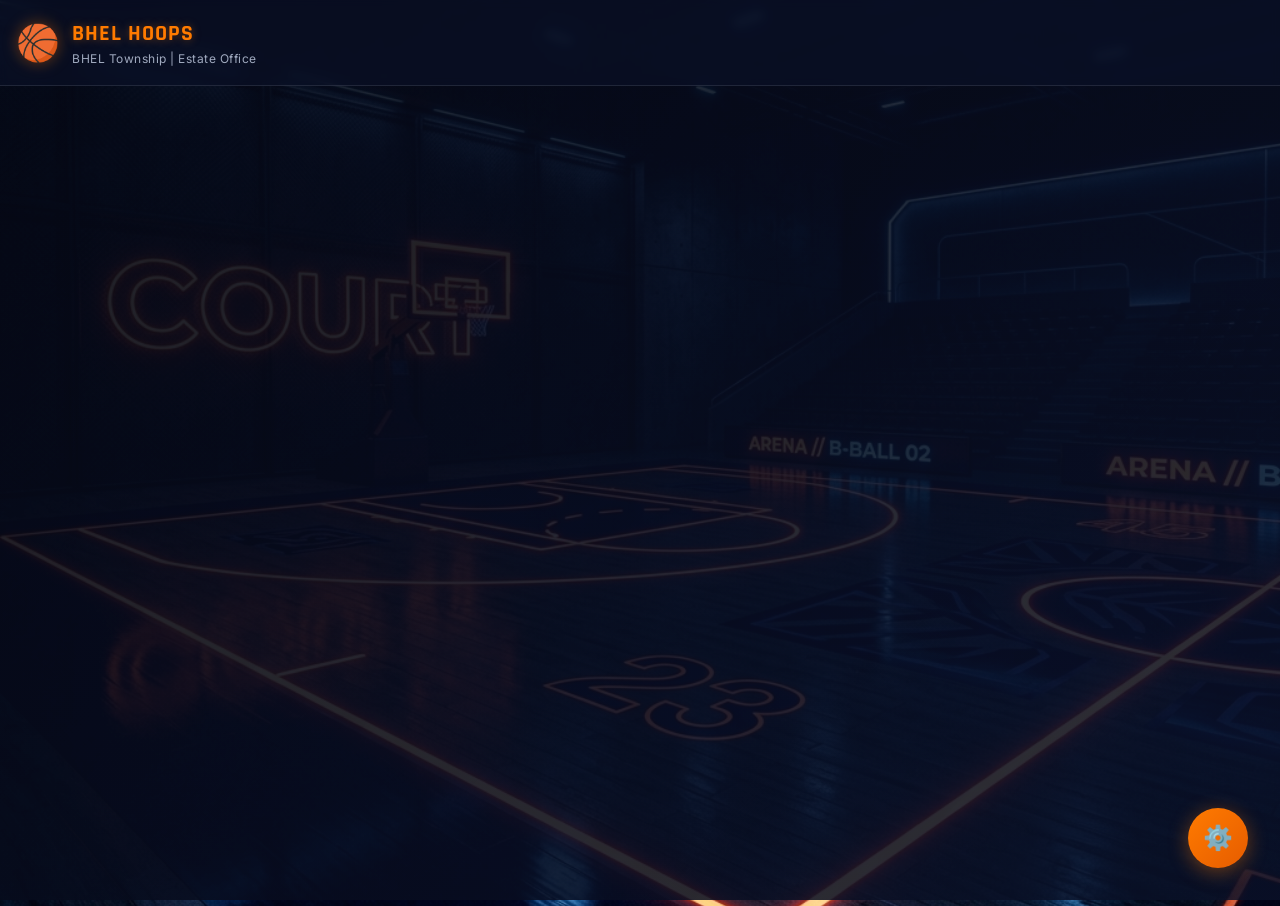
==== index.html @ a4a13823 "feat: implement admin functionality for managing teams, fixtures, and food menu" ====
<!DOCTYPE html>
<html lang="en">
<head>
    <meta charset="UTF-8">
    <meta name="viewport" content="width=device-width, initial-scale=1.0, maximum-scale=1.0, user-scalable=no">
    <title>Inter Unit Basketball Tournament 2026</title>
    
    <!-- PWA Manifest -->
    <link rel="manifest" href="manifest.json">
    <meta name="theme-color" content="#E87722">
    
    <!-- Fonts -->
    <link rel="preconnect" href="https://fonts.googleapis.com">
    <link rel="preconnect" href="https://fonts.gstatic.com" crossorigin>
    <link href="https://fonts.googleapis.com/css2?family=Inter:wght@400;500;600&family=Rajdhani:wght@500;600;700&display=swap" rel="stylesheet">
    
    <!-- Styles -->
    <link rel="stylesheet" href="style.css">
</head>
<body>
    <!-- Urgent Notice Banner -->
    <div id="urgent-notice-banner" class="hidden">
        <span class="icon">🚨</span>
        <span id="urgent-notice-text"></span>
        <button id="close-notice-btn">&times;</button>
    </div>

    <!-- App Header -->
    <header class="app-header">
        <div class="logo-area">
            <span class="icon">🏀</span>
            <div class="brand-text">
                <h1>BHEL Hoops</h1>
                <p>BHEL Township | Estate Office</p>
            </div>
        </div>
    </header>

    <!-- Main Content Area -->
    <main id="app-content">
        <!-- Loader -->
        <div id="loader" class="hidden">
            <div class="spinner"></div>
            <p>Loading...</p>
        </div>

        <!-- SCREEN: Home -->
        <section id="screen-home" class="screen active fade-in">
            <div class="hero">
                <div class="hero-image"></div>
                <h2>Inter Unit Basketball Tournament 2026</h2>
                <div class="countdown">
                    <p>Starts In:</p>
                    <div id="timer-display" class="timer">10d 15h 22m</div>
                </div>
            </div>
            
            <div class="nav-tiles">
                <button class="tile" data-target="schedule">
                    <span class="tile-icon">📅</span>
                    <span class="tile-label">Schedule</span>
                </button>
                <button class="tile" data-target="live">
                    <span class="tile-icon">🔴</span>
                    <span class="tile-label">Live Match</span>
                </button>
                <button class="tile" data-target="standings">
                    <span class="tile-icon">🏆</span>
                    <span class="tile-label">Standings</span>
                </button>
                <button class="tile" data-target="food">
                    <span class="tile-icon">🍽️</span>
                    <span class="tile-label">Food Menu</span>
                </button>
                <button class="tile" data-target="room">
                    <span class="tile-icon">🛏️</span>
                    <span class="tile-label">Room Info</span>
                </button>
                <button class="tile" data-target="notices">
                    <span class="tile-icon">📢</span>
                    <span class="tile-label">Notices</span>
                </button>
                <button class="tile" data-target="request">
                    <span class="tile-icon">✋</span>
                    <span class="tile-label">Raise Request</span>
                </button>
            </div>
        </section>

        <!-- SCREEN: Schedule -->
        <section id="screen-schedule" class="screen hidden">
            <div class="screen-header">
                <button class="back-btn" data-target="home">← Back</button>
                <h2>Tournament Schedule</h2>
            </div>
            <div class="tabs">
                <button class="tab-btn active" data-day="1">Day 1</button>
                <button class="tab-btn" data-day="2">Day 2</button>
                <button class="tab-btn" data-day="3">Day 3</button>
                <button class="tab-btn" data-day="4">Day 4</button>
                <button class="tab-btn" data-day="5">Day 5</button>
            </div>
            <div id="fixtures-container" class="card-list">
                <!-- Populated by JS -->
            </div>
        </section>

        <!-- SCREEN: Live Match -->
        <section id="screen-live" class="screen hidden">
            <div class="screen-header">
                <button class="back-btn" data-target="home">← Back</button>
                <h2><span class="pulse-dot">🔴</span> Live Match</h2>
            </div>
            <div id="live-match-container" class="live-scoreboard">
                <!-- Populated by JS -->
            </div>
        </section>

        <!-- SCREEN: Standings -->
        <section id="screen-standings" class="screen hidden">
            <div class="screen-header">
                <button class="back-btn" data-target="home">← Back</button>
                <h2>Points Table</h2>
            </div>
            <div class="table-container">
                <table id="standings-table">
                    <thead>
                        <tr>
                            <th>Team</th>
                            <th>P</th>
                            <th>W</th>
                            <th>L</th>
                            <th>Pts</th>
                        </tr>
                    </thead>
                    <tbody id="standings-body">
                        <!-- Populated by JS -->
                    </tbody>
                </table>
            </div>
            <p class="table-note">* Top 2 teams qualify for Semi-Finals</p>
        </section>

        <!-- SCREEN: Food Menu -->
        <section id="screen-food" class="screen hidden">
            <div class="screen-header">
                <button class="back-btn" data-target="home">← Back</button>
                <h2>Today's Menu</h2>
            </div>
            <div id="food-container" class="card-list">
                <!-- Populated by JS -->
            </div>
        </section>

        <!-- SCREEN: Room Info -->
        <section id="screen-room" class="screen hidden">
            <div class="screen-header">
                <button class="back-btn" data-target="home">← Back</button>
                <h2>Room Information</h2>
            </div>
            <div class="form-container">
                <label for="room-team-select">Select Your Team</label>
                <select id="room-team-select">
                    <option value="">-- Choose Team --</option>
                    <!-- Populated by JS -->
                </select>
                <button id="get-room-btn" class="btn primary">Get Info</button>
            </div>
            <div id="room-info-container" class="hidden result-card">
                <!-- Populated by JS -->
            </div>
        </section>

        <!-- SCREEN: Notices -->
        <section id="screen-notices" class="screen hidden">
            <div class="screen-header">
                <button class="back-btn" data-target="home">← Back</button>
                <h2>Announcements</h2>
            </div>
            <div id="notices-container" class="card-list">
                <!-- Populated by JS -->
            </div>
        </section>

        <!-- SCREEN: Raise Request -->
        <section id="screen-request" class="screen hidden">
            <div class="screen-header">
                <button class="back-btn" data-target="home">← Back</button>
                <h2>Raise Request</h2>
            </div>
            <div class="form-container">
                <form id="demand-form">
                    <div class="form-group">
                        <label for="demand-team">Team Name</label>
                        <select id="demand-team" required>
                            <option value="">-- Choose Team --</option>
                            <!-- Populated by JS -->
                        </select>
                    </div>
                    <div class="form-group">
                        <label for="demand-category">Category</label>
                        <select id="demand-category" required>
                            <option value="">-- Choose Category --</option>
                            <option value="Room">Room</option>
                            <option value="Food">Food</option>
                            <option value="Logistics">Logistics</option>
                            <option value="Other">Other</option>
                        </select>
                    </div>
                    <div class="form-group">
                        <label for="demand-desc">Description</label>
                        <textarea id="demand-desc" rows="4" required placeholder="Describe your requirement..."></textarea>
                    </div>
                    <button type="submit" class="btn primary">Submit Request</button>
                </form>
                <div id="demand-success" class="hidden alert success">Request submitted successfully!</div>
            </div>
        </section>

        <!-- SCREEN: Admin Dashboard -->
        <section id="screen-admin" class="screen hidden">
            <div class="screen-header">
                <button class="back-btn" data-target="home">← Exit Admin</button>
                <h2>⚙️ Admin Dashboard</h2>
            </div>
            <div class="admin-nav-tiles">
                <button class="tile" data-admin-target="admin-overview">Overview</button>
                <button class="tile" data-admin-target="admin-teams">Teams</button>
                <button class="tile" data-admin-target="admin-fixtures">Fixtures</button>
                <button class="tile" data-admin-target="admin-demands">Demands</button>
                <button class="tile" data-admin-target="admin-food">Food</button>
                <button class="tile" data-admin-target="admin-notices">Notices</button>
            </div>
            <div id="admin-content-area" class="admin-content mt-2">
                <!-- Admin sub-screens will go here -->
                <div id="admin-overview" class="admin-sub-screen active">
                    <h3>Overview</h3>
                    <div class="stats-grid" id="admin-stats-grid">
                        <!-- Populated by JS -->
                    </div>
                </div>
                <div id="admin-teams" class="admin-sub-screen hidden">
                    <h3>Team & Room Entry</h3>
                    <form id="admin-team-form" class="admin-form-grid">
                        <input type="hidden" id="admin-team-id">
                        <div class="form-group">
                            <label for="admin-team-name">Team Name</label>
                            <input type="text" id="admin-team-name" required>
                        </div>
                        <div class="form-group">
                            <label for="admin-unit-name">Unit Name</label>
                            <input type="text" id="admin-unit-name">
                        </div>
                        <div class="form-group">
                            <label for="admin-captain-name">Captain Name</label>
                            <input type="text" id="admin-captain-name">
                        </div>
                        <div class="form-group">
                            <label for="admin-manager-name">Manager Name</label>
                            <input type="text" id="admin-manager-name">
                        </div>
                        <div class="form-group">
                            <label for="admin-room-allotted">Room Allotted</label>
                            <input type="text" id="admin-room-allotted">
                        </div>
                        <div class="form-group">
                            <label for="admin-contact-number">Contact Number</label>
                            <input type="tel" id="admin-contact-number">
                        </div>
                        <button type="submit" class="btn primary">Save Team</button>
                    </form>
                </div>
                <div id="admin-fixtures" class="admin-sub-screen hidden">
                    <h3>Manage Fixtures</h3>
                    <form id="admin-fixture-form" class="admin-form-grid">
                        <div class="form-group">
                            <label for="admin-fixture-select">Existing Match</label>
                            <select id="admin-fixture-select">
                                <option value="">New Match</option>
                            </select>
                        </div>
                        <div class="form-group">
                            <label for="admin-match-id">Match ID</label>
                            <input type="text" id="admin-match-id" placeholder="Auto if blank">
                        </div>
                        <div class="form-group">
                            <label for="admin-match-date">Date</label>
                            <input type="date" id="admin-match-date" required>
                        </div>
                        <div class="form-group">
                            <label for="admin-match-time">Time</label>
                            <input type="time" id="admin-match-time" required>
                        </div>
                        <div class="form-group">
                            <label for="admin-team1">Team 1</label>
                            <select id="admin-team1" required></select>
                        </div>
                        <div class="form-group">
                            <label for="admin-team2">Team 2</label>
                            <select id="admin-team2" required></select>
                        </div>
                        <div class="form-group">
                            <label for="admin-venue">Venue</label>
                            <input type="text" id="admin-venue" required>
                        </div>
                        <div class="form-group">
                            <label for="admin-match-status">Status</label>
                            <select id="admin-match-status">
                                <option value="Scheduled">Scheduled</option>
                                <option value="Live">Live</option>
                                <option value="Completed">Completed</option>
                                <option value="Postponed">Postponed</option>
                            </select>
                        </div>
                        <div class="form-group">
                            <label for="admin-team1-score">Team 1 Score</label>
                            <input type="number" id="admin-team1-score" min="0" value="0">
                        </div>
                        <div class="form-group">
                            <label for="admin-team2-score">Team 2 Score</label>
                            <input type="number" id="admin-team2-score" min="0" value="0">
                        </div>
                        <div class="form-group">
                            <label for="admin-winner">Winner</label>
                            <select id="admin-winner">
                                <option value="">Auto / None</option>
                            </select>
                        </div>
                        <button type="submit" class="btn primary">Save Fixture</button>
                    </form>
                </div>
                <div id="admin-demands" class="admin-sub-screen hidden">
                    <h3>Pending Demands</h3>
                    <div id="admin-demands-list"></div>
                </div>
                <div id="admin-food" class="admin-sub-screen hidden">
                    <h3>Food Menu Entry</h3>
                    <form id="admin-food-form" class="admin-form-grid">
                        <div class="form-group">
                            <label for="admin-food-date">Date</label>
                            <input type="date" id="admin-food-date" required>
                        </div>
                        <div class="form-group">
                            <label for="admin-meal-type">Meal</label>
                            <select id="admin-meal-type" required>
                                <option value="Breakfast">Breakfast</option>
                                <option value="Lunch">Lunch</option>
                                <option value="Dinner">Dinner</option>
                                <option value="Snacks">Snacks</option>
                            </select>
                        </div>
                        <div class="form-group">
                            <label for="admin-food-timing">Timing</label>
                            <input type="text" id="admin-food-timing" placeholder="7:30 - 9:00 AM">
                        </div>
                        <div class="form-group full-width">
                            <label for="admin-menu-items">Menu Items</label>
                            <textarea id="admin-menu-items" rows="3" required></textarea>
                        </div>
                        <button type="submit" class="btn primary">Save Menu</button>
                    </form>
                </div>
                <div id="admin-notices" class="admin-sub-screen hidden">
                    <h3>Post Notice</h3>
                    <form id="admin-notice-form" class="admin-form-grid">
                        <div class="form-group">
                            <label for="notice-title">Title</label>
                            <input type="text" id="notice-title" required>
                        </div>
                        <div class="form-group">
                            <label for="notice-priority">Priority</label>
                            <select id="notice-priority">
                                <option value="Normal">Normal</option>
                                <option value="Urgent">Urgent</option>
                            </select>
                        </div>
                        <div class="form-group full-width">
                            <label for="notice-msg">Message</label>
                            <textarea id="notice-msg" rows="3" required></textarea>
                        </div>
                        <button type="submit" class="btn primary">Post</button>
                    </form>
                </div>
            </div>
        </section>

    </main>

    <!-- Admin Floating Button -->
    <button id="admin-fab" class="fab">⚙️</button>

    <!-- Admin PIN Modal -->
    <div id="pin-modal" class="modal hidden">
        <div class="modal-content">
            <h3>Admin Access</h3>
            <p>Enter PIN to access dashboard</p>
            <input type="password" id="admin-pin-input" placeholder="PIN" maxlength="4">
            <div class="modal-actions">
                <button id="pin-cancel" class="btn secondary">Cancel</button>
                <button id="pin-submit" class="btn primary">Unlock</button>
            </div>
            <p id="pin-error" class="hidden error-text">Invalid PIN</p>
        </div>
    </div>

    <!-- Scripts -->
    <script src="config.js"></script>
    <script src="app.js"></script>
</body>
</html>
---- style.css ----
/* Premium Dark Mode & Glassmorphism Design System */
:root {
    --primary: #FF7B00;      /* Vibrant Basketball Orange */
    --primary-glow: rgba(255, 123, 0, 0.4);
    --secondary: #0A1128;    /* Deep Navy Background */
    --bg-dark: #050814;
    --text-main: #FFFFFF;
    --text-light: #A0AABF;
    --danger: #FF3B30;
    --success: #34C759;
    
    /* Glassmorphism Variables */
    --glass-bg: rgba(255, 255, 255, 0.05);
    --glass-border: rgba(255, 255, 255, 0.1);
    --glass-shadow: 0 8px 32px 0 rgba(0, 0, 0, 0.37);
    --glass-blur: blur(4px);
    
    --font-heading: 'Rajdhani', sans-serif;
    --font-body: 'Inter', sans-serif;
}

* {
    box-sizing: border-box;
    margin: 0;
    padding: 0;
}

body {
    font-family: var(--font-body);
    background-color: var(--bg-dark);
    color: var(--text-main);
    line-height: 1.5;
    -webkit-font-smoothing: antialiased;
    background-image: url('images/basketball-court-bg.png');
    background-size: cover;
    background-position: center;
    background-attachment: scroll;
    min-height: 100vh;
}

/* Base App Overlay to darken the background image */
body::before {
    content: '';
    position: fixed;
    top: 0; left: 0; width: 100%; height: 100%;
    background: linear-gradient(135deg, rgba(5,8,20,0.9) 0%, rgba(10,17,40,0.85) 100%);
    z-index: -1;
}

/* Utilities */
.hidden { display: none !important; }
.text-small { font-size: 0.85rem; color: var(--text-light); }
.mt-2 { margin-top: 1rem; }

/* Animations */
.fade-in { animation: fadeIn 0.4s cubic-bezier(0.16, 1, 0.3, 1) forwards; }
@keyframes fadeIn {
    from { opacity: 0; transform: translateY(20px); }
    to { opacity: 1; transform: translateY(0); }
}

.screen.fade-in {
    animation: screenFadeIn 0.4s cubic-bezier(0.16, 1, 0.3, 1) forwards;
    transform: none;
}
@keyframes screenFadeIn {
    from { opacity: 0; }
    to { opacity: 1; }
}

.pulse-dot {
    display: inline-block;
    animation: pulse 1.5s infinite;
    text-shadow: 0 0 10px var(--danger);
}
@keyframes pulse {
    0% { transform: scale(0.95); opacity: 0.7; }
    50% { transform: scale(1.2); opacity: 1; }
    100% { transform: scale(0.95); opacity: 0.7; }
}

/* Header */
.app-header {
    background: rgba(10, 17, 40, 0.6);
    backdrop-filter: var(--glass-blur);
    -webkit-backdrop-filter: var(--glass-blur);
    border-bottom: 1px solid var(--glass-border);
    padding: 1rem;
    position: sticky;
    top: 0;
    z-index: 100;
}
.logo-area {
    display: flex;
    align-items: center;
    gap: 0.75rem;
}
.logo-area .icon { font-size: 2.2rem; filter: drop-shadow(0 0 8px var(--primary-glow)); }
.brand-text h1 {
    font-family: var(--font-heading);
    font-size: 1.4rem;
    margin: 0;
    color: var(--primary);
    letter-spacing: 1px;
    text-transform: uppercase;
    text-shadow: 0 0 10px var(--primary-glow);
}
.brand-text p {
    font-size: 0.75rem;
    color: var(--text-light);
    letter-spacing: 0.5px;
}

/* Urgent Notice Banner */
#urgent-notice-banner {
    background: linear-gradient(90deg, #FF3B30, #C62828);
    color: white;
    padding: 0.6rem 1rem;
    display: flex;
    align-items: center;
    gap: 0.5rem;
    font-size: 0.9rem;
    font-weight: 600;
    box-shadow: 0 4px 15px rgba(255, 59, 48, 0.4);
}
#urgent-notice-banner #close-notice-btn {
    margin-left: auto;
    background: none;
    border: none;
    color: white;
    font-size: 1.4rem;
    cursor: pointer;
}

/* Main Layout */
#app-content {
    padding: 1.5rem;
    max-width: 1400px;
    width: 100%;
    margin: 0 auto;
    min-height: calc(100vh - 80px);
    position: relative;
    padding-bottom: 5rem;
}

/* Hero Section */
.hero {
    text-align: center;
    margin-bottom: 2rem;
    position: relative;
    padding: 1.5rem 0;
}
.hero-image {
    width: 120px;
    height: 120px;
    margin: 0 auto 1rem auto;
    border-radius: 50%;
    background-image: url('images/basketball-hero.png');
    background-size: cover;
    background-position: center;
    box-shadow: 0 0 30px var(--primary-glow);
    animation: float 4s ease-in-out infinite;
}
@keyframes float {
    0% { transform: translateY(0px); }
    50% { transform: translateY(-10px); }
    100% { transform: translateY(0px); }
}

.hero h2 {
    font-family: var(--font-heading);
    color: #FFF;
    margin-bottom: 1.2rem;
    font-size: 1.8rem;
    font-weight: 700;
    text-shadow: 0 2px 4px rgba(0,0,0,0.5);
}
.countdown {
    background: var(--glass-bg);
    backdrop-filter: var(--glass-blur);
    -webkit-backdrop-filter: var(--glass-blur);
    border: 1px solid var(--glass-border);
    padding: 1rem;
    border-radius: 16px;
    display: inline-block;
    box-shadow: var(--glass-shadow);
}
.timer {
    font-family: var(--font-heading);
    font-size: 2.2rem;
    font-weight: 700;
    color: var(--primary);
    text-shadow: 0 0 15px var(--primary-glow);
    letter-spacing: 1px;
}

/* Glassmorphic Nav Tiles */
.nav-tiles {
    display: grid;
    grid-template-columns: repeat(auto-fit, minmax(180px, 1fr));
    gap: 1.5rem;
}
.tile {
    background: var(--glass-bg);
    backdrop-filter: var(--glass-blur);
    -webkit-backdrop-filter: var(--glass-blur);
    border: 1px solid var(--glass-border);
    border-radius: 16px;
    padding: 1.8rem 1rem;
    display: flex;
    flex-direction: column;
    align-items: center;
    justify-content: center;
    gap: 0.8rem;
    cursor: pointer;
    transition: all 0.3s cubic-bezier(0.25, 0.8, 0.25, 1);
    box-shadow: var(--glass-shadow);
    color: var(--text-main);
}
.tile:hover {
    background: rgba(255, 255, 255, 0.1);
    border-color: rgba(255, 123, 0, 0.5);
    transform: translateY(-5px);
    box-shadow: 0 10px 20px rgba(0,0,0,0.5), 0 0 15px var(--primary-glow);
}
.tile:active { transform: scale(0.96); }
.tile-icon { font-size: 2.2rem; }
.tile-label { font-weight: 600; font-size: 1rem; letter-spacing: 0.5px; }

/* Screen Headers */
.screen-header {
    display: flex;
    align-items: center;
    margin-bottom: 1.5rem;
    gap: 1rem;
}
.screen-header h2 {
    font-family: var(--font-heading);
    font-size: 1.8rem;
    color: #FFF;
    text-shadow: 0 2px 4px rgba(0,0,0,0.5);
}
.back-btn {
    position: fixed;
    bottom: max(1rem, env(safe-area-inset-bottom));
    left: max(1rem, env(safe-area-inset-left));
    z-index: 1000;
    background: rgba(20, 25, 40, 0.8);
    backdrop-filter: blur(10px);
    -webkit-backdrop-filter: blur(10px);
    border: 1px solid var(--glass-border);
    color: #FFF;
    border-radius: 50px;
    padding: 0.8rem 1.5rem;
    font-weight: 600;
    font-size: 1rem;
    cursor: pointer;
    transition: all 0.3s cubic-bezier(0.25, 0.8, 0.25, 1);
    box-shadow: 0 8px 32px 0 rgba(0, 0, 0, 0.37);
}
.back-btn:hover {
    background: var(--primary);
    border-color: var(--primary);
    box-shadow: 0 0 15px var(--primary-glow);
    transform: translateY(-2px);
}

.screen.hidden .back-btn {
    display: none;
}

/* Glass Cards & Lists */
.card-list {
    display: grid;
    grid-template-columns: repeat(auto-fill, minmax(300px, 1fr));
    gap: 1.5rem;
}
.card {
    background: var(--glass-bg);
    backdrop-filter: var(--glass-blur);
    -webkit-backdrop-filter: var(--glass-blur);
    border: 1px solid var(--glass-border);
    border-radius: 16px;
    padding: 1.2rem;
    box-shadow: var(--glass-shadow);
    transition: transform 0.2s;
}
.card:hover { transform: translateY(-2px); border-color: rgba(255,255,255,0.2); }
.match-card { display: flex; flex-direction: column; gap: 0.8rem; }
.match-header { display: flex; justify-content: space-between; font-size: 0.85rem; color: var(--text-light); border-bottom: 1px solid rgba(255,255,255,0.05); padding-bottom: 0.5rem;}
.match-teams { display: flex; justify-content: space-between; align-items: center; font-weight: 600; font-size: 1.2rem; margin-top: 0.5rem;}
.match-score { 
    color: var(--primary); 
    font-size: 1.4rem; 
    font-family: var(--font-heading); 
    font-weight: 700; 
    background: rgba(0,0,0,0.3);
    padding: 0.3rem 0.8rem;
    border-radius: 8px;
    border: 1px solid rgba(255, 123, 0, 0.3);
}
.badge { padding: 0.3rem 0.6rem; border-radius: 6px; font-size: 0.75rem; font-weight: 700; letter-spacing: 0.5px; text-transform: uppercase;}
.badge.live { background: rgba(255, 59, 48, 0.2); color: #FF453A; border: 1px solid rgba(255, 59, 48, 0.4); }
.badge.completed { background: rgba(52, 199, 89, 0.2); color: #30D158; border: 1px solid rgba(52, 199, 89, 0.4); }
.badge.scheduled { background: rgba(10, 132, 255, 0.2); color: #64D2FF; border: 1px solid rgba(10, 132, 255, 0.4); }

/* Tabs */
.tabs {
    display: flex;
    gap: 0.5rem;
    overflow-x: auto;
    padding-bottom: 1rem;
    margin-bottom: 1rem;
}
.tabs::-webkit-scrollbar { display: none; }
.tab-btn {
    padding: 0.6rem 1.2rem;
    border: 1px solid var(--glass-border);
    border-radius: 20px;
    background: rgba(0,0,0,0.3);
    color: var(--text-light);
    font-weight: 600;
    cursor: pointer;
    white-space: nowrap;
    transition: all 0.3s;
}
.tab-btn.active {
    background: var(--primary);
    color: white;
    border-color: var(--primary);
    box-shadow: 0 0 15px var(--primary-glow);
}

/* Live Scoreboard */
.live-scoreboard {
    background: linear-gradient(135deg, rgba(20,20,25,0.8), rgba(10,10,15,0.9));
    backdrop-filter: blur(20px);
    border: 1px solid rgba(255, 123, 0, 0.3);
    border-radius: 20px;
    padding: 2.5rem 1rem;
    text-align: center;
    box-shadow: 0 10px 40px rgba(0,0,0,0.6), inset 0 0 30px rgba(255, 123, 0, 0.05);
}
.score-display {
    display: flex;
    justify-content: space-around;
    align-items: center;
    margin: 2rem 0;
}
.team-name { font-family: var(--font-heading); font-size: 1.6rem; flex: 1; text-transform: uppercase; letter-spacing: 1px; }
.score-number { 
    font-size: 4.5rem; 
    font-family: var(--font-heading); 
    font-weight: 700; 
    color: var(--primary); 
    padding: 0 1rem;
    text-shadow: 0 0 20px var(--primary-glow);
}

/* Glass Tables */
.table-container {
    overflow-x: auto;
    background: var(--glass-bg);
    backdrop-filter: var(--glass-blur);
    border: 1px solid var(--glass-border);
    border-radius: 16px;
    box-shadow: var(--glass-shadow);
}
table {
    width: 100%;
    border-collapse: collapse;
}
th, td {
    padding: 1rem;
    text-align: left;
    border-bottom: 1px solid rgba(255,255,255,0.05);
}
th { background: rgba(0,0,0,0.4); color: var(--primary); font-family: var(--font-heading); font-size: 1.1rem; text-transform: uppercase;}
tr:nth-child(1), tr:nth-child(2) { background-color: rgba(52, 199, 89, 0.1); }

/* Glass Forms */
.form-container {
    background: var(--glass-bg);
    backdrop-filter: var(--glass-blur);
    border: 1px solid var(--glass-border);
    padding: 1.5rem;
    border-radius: 16px;
    box-shadow: var(--glass-shadow);
}
.form-group { margin-bottom: 1.2rem; }
label { display: block; margin-bottom: 0.5rem; font-weight: 500; color: var(--text-light); }
input, select, textarea {
    width: 100%;
    padding: 0.8rem;
    background: rgba(0,0,0,0.3);
    border: 1px solid rgba(255,255,255,0.1);
    color: white;
    border-radius: 10px;
    font-family: var(--font-body);
    font-size: 1rem;
    transition: all 0.3s;
}
input:focus, select:focus, textarea:focus {
    outline: none;
    border-color: var(--primary);
    box-shadow: 0 0 10px var(--primary-glow);
    background: rgba(0,0,0,0.5);
}
select option { background: #0A1128; color: white; }

.btn {
    display: block;
    width: 100%;
    padding: 0.9rem;
    border: none;
    border-radius: 10px;
    font-size: 1.1rem;
    font-weight: 600;
    cursor: pointer;
    text-align: center;
    transition: all 0.3s;
    font-family: var(--font-heading);
    letter-spacing: 1px;
    text-transform: uppercase;
}
.btn.primary { 
    background: linear-gradient(135deg, #FF7B00, #E65C00); 
    color: white; 
    box-shadow: 0 4px 15px var(--primary-glow);
}
.btn.primary:hover { transform: translateY(-2px); box-shadow: 0 6px 20px var(--primary-glow); }
.btn.primary:active { transform: translateY(0); }
.btn.secondary { background: rgba(255,255,255,0.1); color: white; border: 1px solid rgba(255,255,255,0.2); }
.btn.secondary:hover { background: rgba(255,255,255,0.2); }

/* Alerts */
.alert { padding: 1rem; border-radius: 10px; margin-top: 1rem; font-weight: 500; }
.alert.success { background: rgba(52, 199, 89, 0.2); color: #30D158; border: 1px solid rgba(52, 199, 89, 0.4); }

/* Admin Floating Action Button */
.fab {
    position: fixed;
    bottom: 2rem;
    right: 2rem;
    width: 60px;
    height: 60px;
    border-radius: 50%;
    background: linear-gradient(135deg, #FF7B00, #E65C00);
    color: white;
    border: none;
    font-size: 1.5rem;
    box-shadow: 0 4px 20px var(--primary-glow);
    cursor: pointer;
    z-index: 1000;
    display: flex;
    align-items: center;
    justify-content: center;
    transition: transform 0.3s, box-shadow 0.3s;
}
.fab:hover { transform: scale(1.1) rotate(45deg); }

/* Modals */
.modal {
    position: fixed;
    top: 0; left: 0; width: 100%; height: 100%;
    background: rgba(0,0,0,0.8);
    backdrop-filter: blur(5px);
    display: flex;
    align-items: center;
    justify-content: center;
    z-index: 2000;
}
.modal-content {
    background: var(--bg-dark);
    border: 1px solid var(--glass-border);
    padding: 2.5rem;
    border-radius: 20px;
    width: 90%;
    max-width: 350px;
    box-shadow: 0 20px 50px rgba(0,0,0,0.8);
    text-align: center;
}
.modal-content h3 { margin-bottom: 0.5rem; color: white; font-family: var(--font-heading); font-size: 1.8rem;}
.modal-content p { margin-bottom: 1.5rem; color: var(--text-light); }
.modal-actions {
    display: flex;
    gap: 1rem;
    margin-top: 1.5rem;
}
.error-text { color: #FF453A; font-size: 0.9rem; margin-top: 1rem; font-weight: 500;}

/* Admin Dashboard Specific */
.admin-nav-tiles {
    display: flex;
    gap: 0.5rem;
    overflow-x: auto;
    padding-bottom: 0.5rem;
}
.admin-nav-tiles .tile {
    padding: 0.6rem 1rem;
    border-radius: 10px;
    flex: 0 0 auto;
    font-size: 0.9rem;
    background: rgba(255,255,255,0.05);
}
.stats-grid { display: grid; grid-template-columns: 1fr 1fr; gap: 1rem; }
.stat-card { 
    background: rgba(0,0,0,0.3); 
    padding: 1.5rem; 
    border-radius: 12px; 
    text-align: center; 
    border: 1px solid var(--glass-border); 
}
.stat-value { font-size: 2.5rem; font-family: var(--font-heading); font-weight: 700; color: var(--primary); text-shadow: 0 0 10px var(--primary-glow); }
.admin-content h3 {
    font-family: var(--font-heading);
    font-size: 1.4rem;
    margin-bottom: 1rem;
}
.admin-form-grid {
    display: grid;
    grid-template-columns: repeat(2, minmax(0, 1fr));
    gap: 1rem;
}
.admin-form-grid .full-width,
.admin-form-grid .btn {
    grid-column: 1 / -1;
}
.admin-sub-screen {
    background: var(--glass-bg);
    border: 1px solid var(--glass-border);
    border-radius: 16px;
    padding: 1.25rem;
}

/* Loader */
#loader {
    position: fixed;
    top: 0; left: 0; width: 100%; height: 100%;
    background: rgba(5,8,20,0.9);
    backdrop-filter: blur(10px);
    display: flex;
    flex-direction: column;
    align-items: center;
    justify-content: center;
    z-index: 3000;
}
.spinner {
    border: 4px solid rgba(255,255,255,0.1);
    border-top: 4px solid var(--primary);
    border-radius: 50%;
    width: 50px;
    height: 50px;
    animation: spin 1s linear infinite;
    margin-bottom: 1rem;
    box-shadow: 0 0 15px var(--primary-glow);
}
@keyframes spin { 0% { transform: rotate(0deg); } 100% { transform: rotate(360deg); } }

@media (max-width: 768px), (prefers-reduced-motion: reduce) {
    .fade-in,
    .screen.fade-in,
    .hero-image,
    .pulse-dot,
    .spinner {
        animation: none;
    }

    .tile:hover,
    .card:hover,
    .btn.primary:hover,
    .back-btn:hover {
        transform: none;
    }

    .admin-form-grid {
        grid-template-columns: 1fr;
    }
}
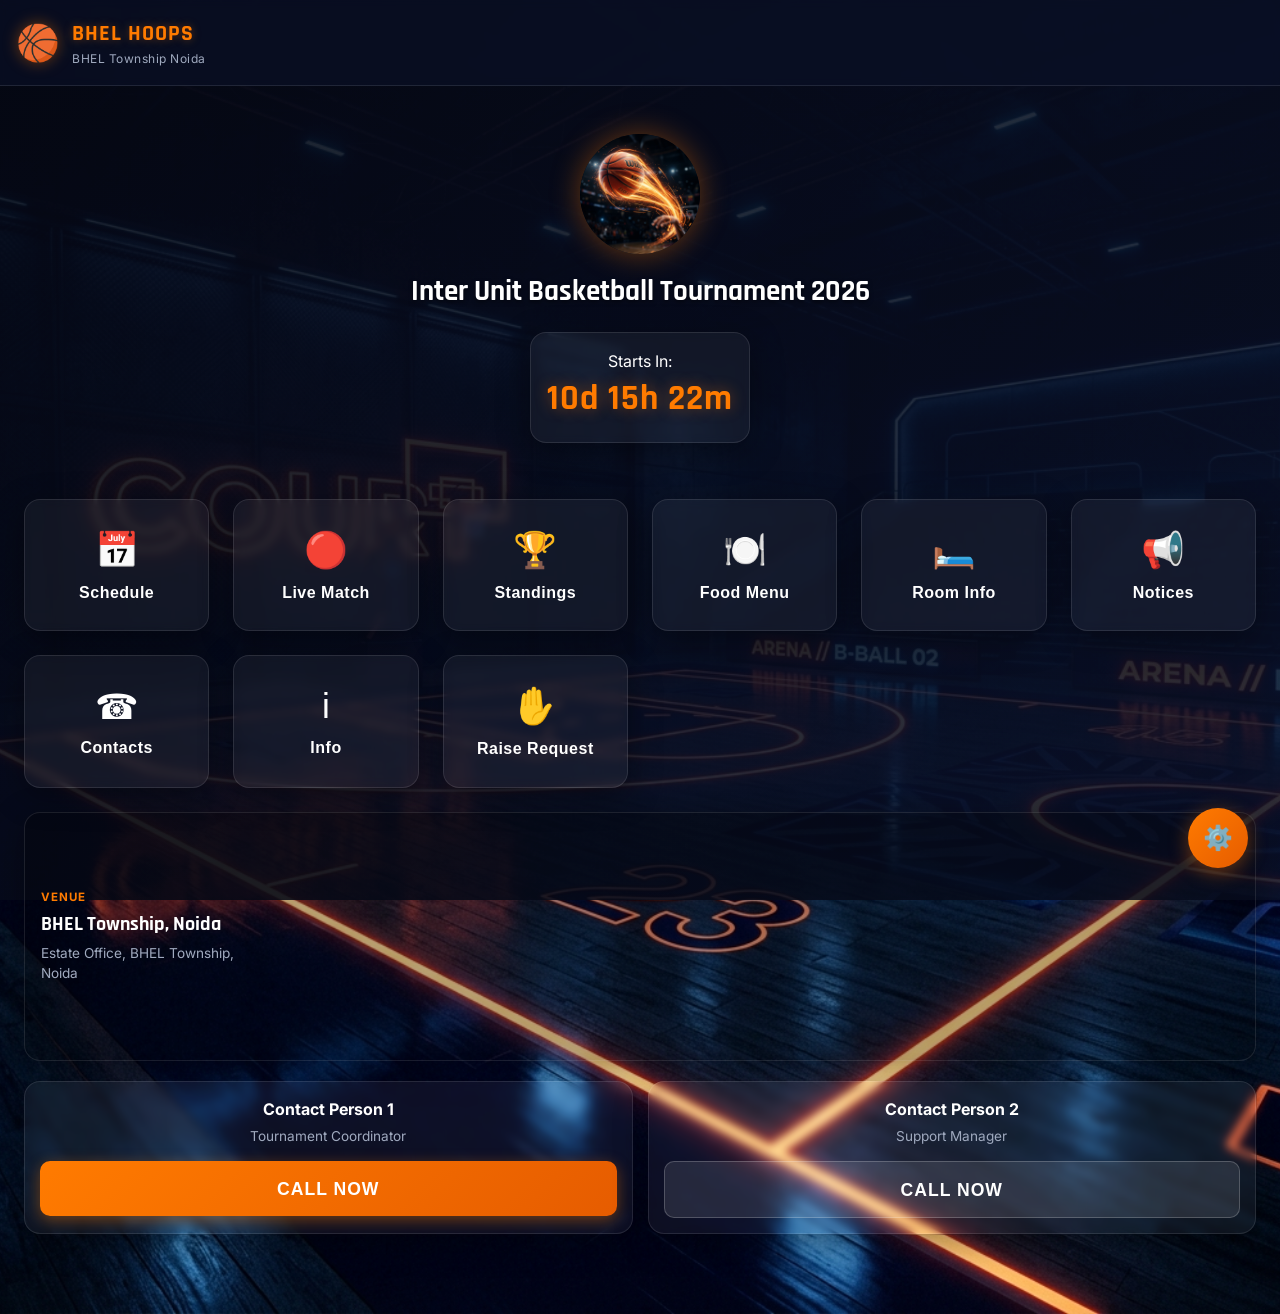
==== commit decc1afc: "Update UI: venue map, contacts, and header text" ====
--- a/index.html
+++ b/index.html
@@ -31,7 +31,7 @@
             <span class="icon">🏀</span>
             <div class="brand-text">
                 <h1>BHEL Hoops</h1>
-                <p>BHEL Township | Estate Office</p>
+                <p>BHEL Township Noida</p>
             </div>
         </div>
     </header>
@@ -80,10 +80,39 @@
                     <span class="tile-icon">📢</span>
                     <span class="tile-label">Notices</span>
                 </button>
+                <button class="tile" data-target="contacts">
+                    <span class="tile-icon">☎</span>
+                    <span class="tile-label">Contacts</span>
+                </button>
+                <button class="tile" data-target="info">
+                    <span class="tile-icon">i</span>
+                    <span class="tile-label">Info</span>
+                </button>
                 <button class="tile" data-target="request">
                     <span class="tile-icon">✋</span>
                     <span class="tile-label">Raise Request</span>
                 </button>
+            </div>
+            <div class="township-map-card">
+                <div>
+                    <p class="eyebrow">Venue</p>
+                    <h3 id="township-name">Basket Ball Court</h3>
+                    <p id="township-address" class="text-small">BHEL Township, Sector-17, Noida</p>
+                </div>
+                <iframe src="https://www.google.com/maps/embed?pb=!1m18!1m12!1m3!1d14013.914272186985!2d77.3090001!3d28.5854345!2m3!1f0!2f0!3f0!3m2!1i1024!2i768!4f13.1!3m3!1m2!1s0x390ce45f5a2e8bc5%3A0x6b44ddba87b3200b!2sBHEL%20Township%2C%20Sector%2017%2C%20Noida%2C%20Uttar%20Pradesh%20201301!5e0!3m2!1sen!2sin!4v1715104200000!5m2!1sen!2sin" width="100%" height="200" style="border:0; border-radius: 8px; margin-top: 15px;" allowfullscreen="" loading="lazy" referrerpolicy="no-referrer-when-downgrade"></iframe>
+            </div>
+
+            <div class="home-contacts" style="display: flex; gap: 15px; margin-top: 20px;">
+                <div class="card" style="flex: 1; text-align: center; padding: 15px;">
+                    <h4 style="margin-bottom: 5px;">Contact Person 1</h4>
+                    <p class="text-small" style="margin-bottom: 15px;">Tournament Coordinator</p>
+                    <a href="tel:+910000000000" class="btn primary" style="width: 100%; display: block; text-decoration: none;">Call Now</a>
+                </div>
+                <div class="card" style="flex: 1; text-align: center; padding: 15px;">
+                    <h4 style="margin-bottom: 5px;">Contact Person 2</h4>
+                    <p class="text-small" style="margin-bottom: 15px;">Support Manager</p>
+                    <a href="tel:+910000000000" class="btn secondary" style="width: 100%; display: block; text-decoration: none;">Call Now</a>
+                </div>
             </div>
         </section>
 
@@ -178,6 +207,35 @@
                 <h2>Announcements</h2>
             </div>
             <div id="notices-container" class="card-list">
+                <!-- Populated by JS -->
+            </div>
+        </section>
+
+        <!-- SCREEN: Contacts -->
+        <section id="screen-contacts" class="screen hidden">
+            <div class="screen-header">
+                <button class="back-btn" data-target="home">← Back</button>
+                <h2>Contacts</h2>
+            </div>
+            <div class="tabs contact-tabs">
+                <button class="tab-btn active" data-contact-filter="all">All</button>
+                <button class="tab-btn" data-contact-filter="Host Coordinator">Host Coordinators</button>
+                <button class="tab-btn" data-contact-filter="Manager">Managers</button>
+                <button class="tab-btn" data-contact-filter="Captain">Captains</button>
+                <button class="tab-btn" data-contact-filter="Medical">Medical</button>
+            </div>
+            <div id="contacts-container" class="card-list">
+                <!-- Populated by JS -->
+            </div>
+        </section>
+
+        <!-- SCREEN: Info -->
+        <section id="screen-info" class="screen hidden">
+            <div class="screen-header">
+                <button class="back-btn" data-target="home">← Back</button>
+                <h2>Information</h2>
+            </div>
+            <div id="info-container" class="card-list">
                 <!-- Populated by JS -->
             </div>
         </section>
@@ -230,6 +288,8 @@
                 <button class="tile" data-admin-target="admin-demands">Demands</button>
                 <button class="tile" data-admin-target="admin-food">Food</button>
                 <button class="tile" data-admin-target="admin-notices">Notices</button>
+                <button class="tile" data-admin-target="admin-contacts">Contacts</button>
+                <button class="tile" data-admin-target="admin-info">Info</button>
             </div>
             <div id="admin-content-area" class="admin-content mt-2">
                 <!-- Admin sub-screens will go here -->
@@ -380,6 +440,71 @@
                         </div>
                         <button type="submit" class="btn primary">Post</button>
                     </form>
+                </div>
+                <div id="admin-contacts" class="admin-sub-screen hidden">
+                    <h3>Contact Entry</h3>
+                    <form id="admin-contact-form" class="admin-form-grid">
+                        <div class="form-group">
+                            <label for="admin-contact-name">Name</label>
+                            <input type="text" id="admin-contact-name" required>
+                        </div>
+                        <div class="form-group">
+                            <label for="admin-contact-role">Role</label>
+                            <select id="admin-contact-role" required>
+                                <option value="Host Coordinator">Host Coordinator</option>
+                                <option value="Manager">Manager</option>
+                                <option value="Captain">Captain</option>
+                                <option value="Medical">Medical</option>
+                                <option value="Transport">Transport</option>
+                                <option value="Other">Other</option>
+                            </select>
+                        </div>
+                        <div class="form-group">
+                            <label for="admin-contact-team">Team / Area</label>
+                            <input type="text" id="admin-contact-team">
+                        </div>
+                        <div class="form-group">
+                            <label for="admin-contact-phone">Phone</label>
+                            <input type="tel" id="admin-contact-phone" required>
+                        </div>
+                        <button type="submit" class="btn primary">Save Contact</button>
+                    </form>
+                    <div id="admin-contacts-list" class="compact-admin-list"></div>
+                </div>
+                <div id="admin-info" class="admin-sub-screen hidden">
+                    <h3>Information Entry</h3>
+                    <form id="admin-info-form" class="admin-form-grid">
+                        <div class="form-group">
+                            <label for="admin-info-category">Category</label>
+                            <select id="admin-info-category" required>
+                                <option value="Venue">Venue</option>
+                                <option value="Room Facilities">Room Facilities</option>
+                                <option value="Food Venue">Food Venue</option>
+                                <option value="Doctor">Doctor</option>
+                                <option value="Nearby Place">Nearby Place</option>
+                                <option value="Transport">Transport</option>
+                                <option value="Other">Other</option>
+                            </select>
+                        </div>
+                        <div class="form-group">
+                            <label for="admin-info-title">Title</label>
+                            <input type="text" id="admin-info-title" required>
+                        </div>
+                        <div class="form-group full-width">
+                            <label for="admin-info-description">Details</label>
+                            <textarea id="admin-info-description" rows="3" required></textarea>
+                        </div>
+                        <div class="form-group">
+                            <label for="admin-info-map">Map Link</label>
+                            <input type="url" id="admin-info-map">
+                        </div>
+                        <div class="form-group">
+                            <label for="admin-info-phone">Phone</label>
+                            <input type="tel" id="admin-info-phone">
+                        </div>
+                        <button type="submit" class="btn primary">Save Info</button>
+                    </form>
+                    <div id="admin-info-list" class="compact-admin-list"></div>
                 </div>
             </div>
         </section>
--- a/style.css
+++ b/style.css
@@ -227,6 +227,39 @@
 .tile-icon { font-size: 2.2rem; }
 .tile-label { font-weight: 600; font-size: 1rem; letter-spacing: 0.5px; }
 
+.township-map-card {
+    margin-top: 1.5rem;
+    background: rgba(0,0,0,0.28);
+    border: 1px solid var(--glass-border);
+    border-radius: 16px;
+    padding: 1rem;
+    display: flex;
+    align-items: center;
+    justify-content: space-between;
+    gap: 1rem;
+    box-shadow: var(--glass-shadow);
+}
+.township-map-card h3 {
+    font-family: var(--font-heading);
+    font-size: 1.25rem;
+    margin-bottom: 0.2rem;
+}
+.eyebrow {
+    color: var(--primary);
+    font-size: 0.72rem;
+    font-weight: 700;
+    letter-spacing: 0.08em;
+    text-transform: uppercase;
+    margin-bottom: 0.2rem;
+}
+.compact-link {
+    width: auto;
+    min-width: 112px;
+    padding: 0.65rem 0.9rem;
+    text-decoration: none;
+    font-size: 0.9rem;
+}
+
 /* Screen Headers */
 .screen-header {
     display: flex;
@@ -287,6 +320,35 @@
 }
 .card:hover { transform: translateY(-2px); border-color: rgba(255,255,255,0.2); }
 .match-card { display: flex; flex-direction: column; gap: 0.8rem; }
+.contact-card,
+.info-card {
+    display: flex;
+    flex-direction: column;
+    gap: 0.8rem;
+}
+.contact-card h3,
+.info-card h3 {
+    font-family: var(--font-heading);
+    font-size: 1.35rem;
+    margin-top: 0.5rem;
+}
+.contact-phone {
+    color: var(--primary);
+    font-family: var(--font-heading);
+    font-size: 1.15rem;
+    font-weight: 700;
+}
+.action-row {
+    display: grid;
+    grid-template-columns: repeat(auto-fit, minmax(120px, 1fr));
+    gap: 0.75rem;
+    margin-top: auto;
+}
+.action-row .btn {
+    text-decoration: none;
+    font-size: 0.95rem;
+    padding: 0.75rem;
+}
 .match-header { display: flex; justify-content: space-between; font-size: 0.85rem; color: var(--text-light); border-bottom: 1px solid rgba(255,255,255,0.05); padding-bottom: 0.5rem;}
 .match-teams { display: flex; justify-content: space-between; align-items: center; font-weight: 600; font-size: 1.2rem; margin-top: 0.5rem;}
 .match-score { 
@@ -532,6 +594,25 @@
     border-radius: 16px;
     padding: 1.25rem;
 }
+.compact-admin-list {
+    display: grid;
+    gap: 0.5rem;
+    margin-top: 1rem;
+}
+.compact-row {
+    display: flex;
+    justify-content: space-between;
+    gap: 1rem;
+    padding: 0.75rem;
+    background: rgba(0,0,0,0.24);
+    border: 1px solid rgba(255,255,255,0.06);
+    border-radius: 10px;
+    color: var(--text-main);
+}
+.compact-row small {
+    color: var(--text-light);
+    margin-left: 0.35rem;
+}
 
 /* Loader */
 #loader {
@@ -576,4 +657,13 @@
     .admin-form-grid {
         grid-template-columns: 1fr;
     }
-}
+
+    .township-map-card {
+        align-items: stretch;
+        flex-direction: column;
+    }
+
+    .compact-link {
+        width: 100%;
+    }
+}
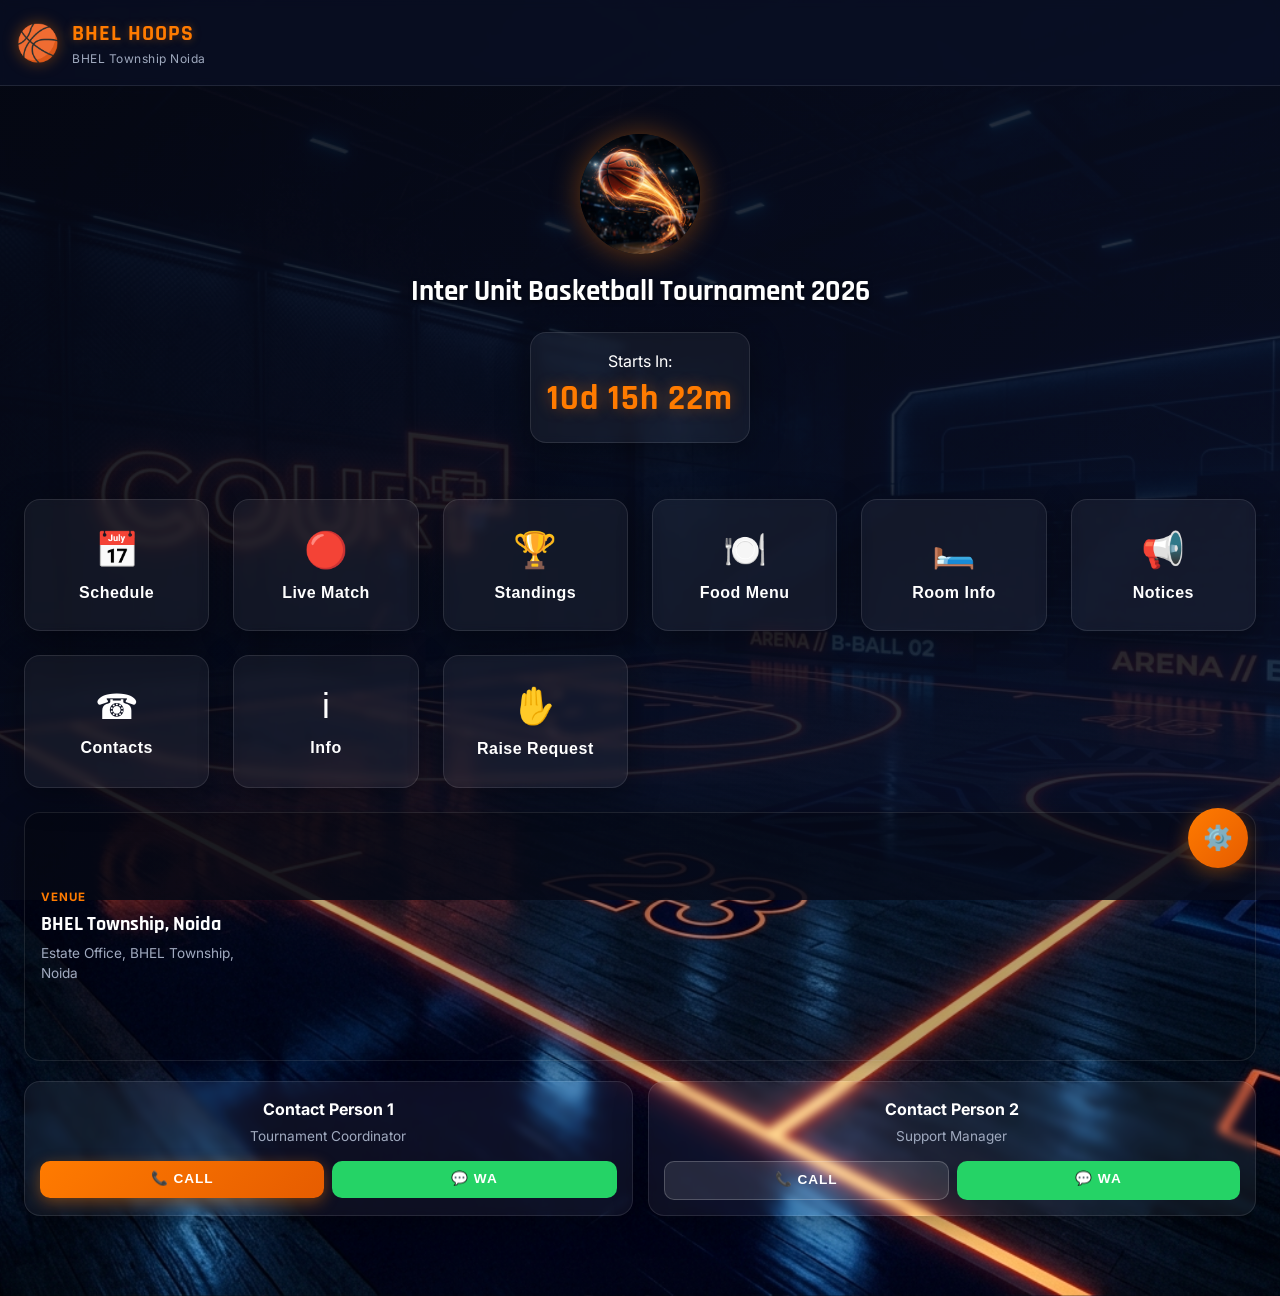
==== commit 039f4202: "Update UI: add WhatsApp buttons to contact cards" ====
--- a/index.html
+++ b/index.html
@@ -106,12 +106,18 @@
                 <div class="card" style="flex: 1; text-align: center; padding: 15px;">
                     <h4 style="margin-bottom: 5px;">Contact Person 1</h4>
                     <p class="text-small" style="margin-bottom: 15px;">Tournament Coordinator</p>
-                    <a href="tel:+910000000000" class="btn primary" style="width: 100%; display: block; text-decoration: none;">Call Now</a>
+                    <div style="display: flex; gap: 8px;">
+                        <a href="tel:+910000000000" class="btn primary" style="flex: 1; text-decoration: none; padding: 8px 0; font-size: 0.85em;">📞 Call</a>
+                        <a href="https://wa.me/910000000000" target="_blank" class="btn" style="flex: 1; background-color: #25D366; color: white; border: none; text-decoration: none; padding: 8px 0; font-size: 0.85em;">💬 WA</a>
+                    </div>
                 </div>
                 <div class="card" style="flex: 1; text-align: center; padding: 15px;">
                     <h4 style="margin-bottom: 5px;">Contact Person 2</h4>
                     <p class="text-small" style="margin-bottom: 15px;">Support Manager</p>
-                    <a href="tel:+910000000000" class="btn secondary" style="width: 100%; display: block; text-decoration: none;">Call Now</a>
+                    <div style="display: flex; gap: 8px;">
+                        <a href="tel:+910000000000" class="btn secondary" style="flex: 1; text-decoration: none; padding: 8px 0; font-size: 0.85em;">📞 Call</a>
+                        <a href="https://wa.me/910000000000" target="_blank" class="btn" style="flex: 1; background-color: #25D366; color: white; border: none; text-decoration: none; padding: 8px 0; font-size: 0.85em;">💬 WA</a>
+                    </div>
                 </div>
             </div>
         </section>
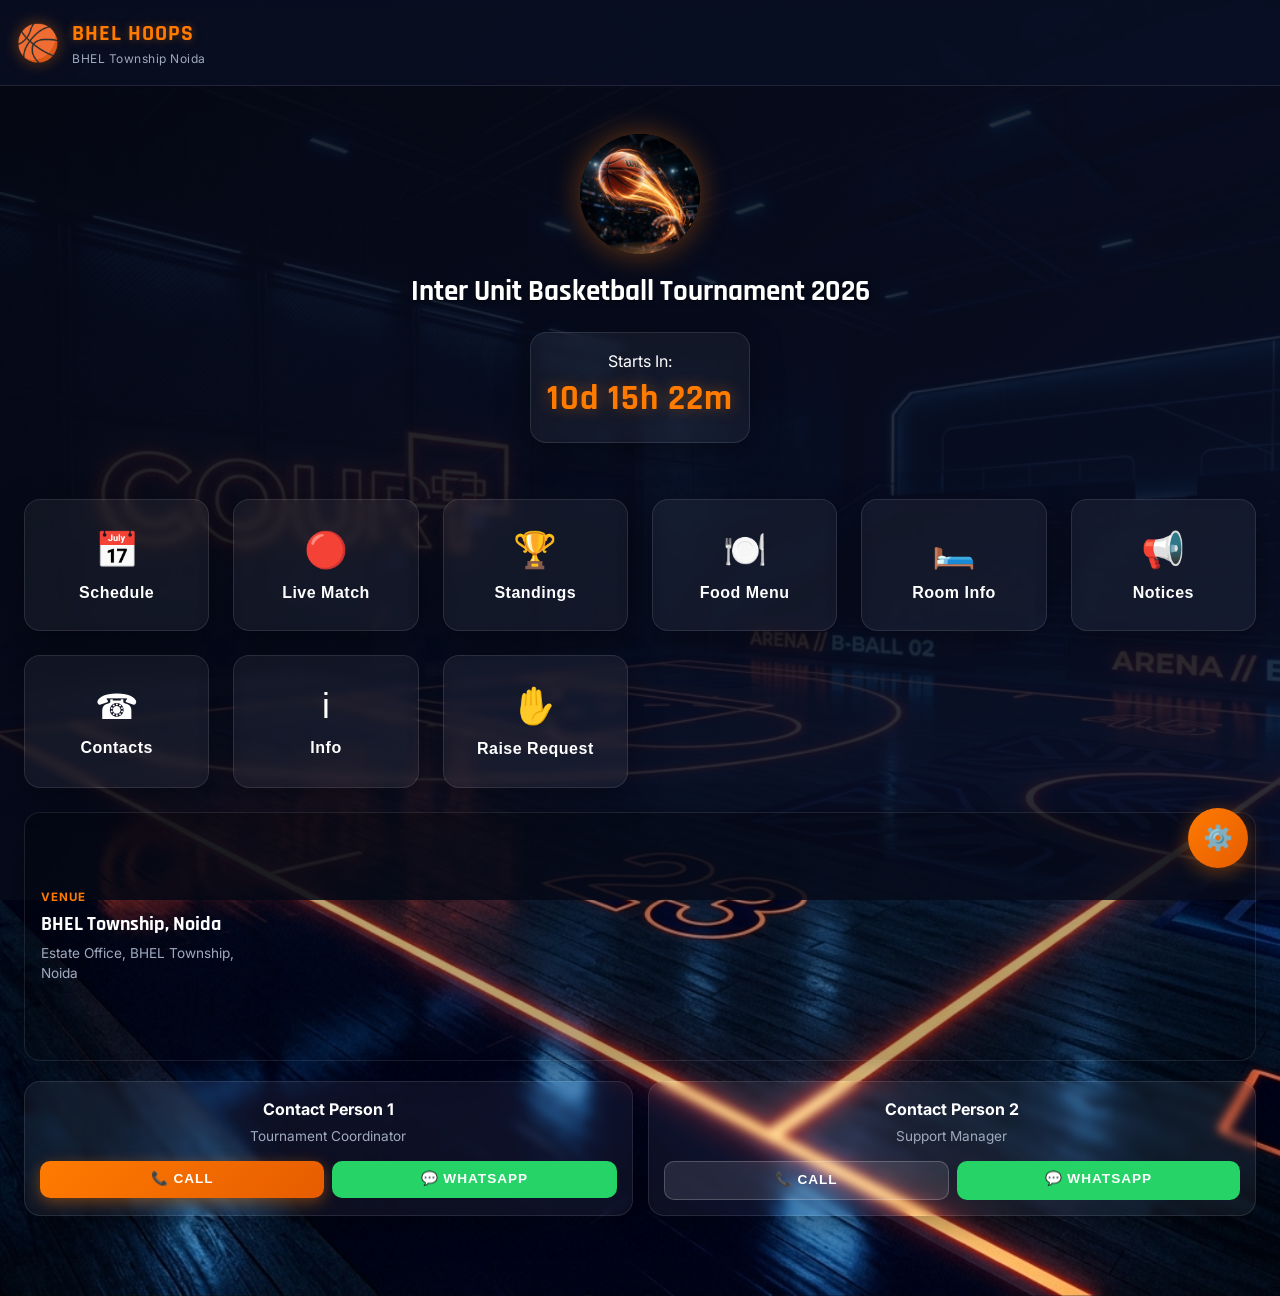
==== commit d485aa14: "Update UI: rename WA to WhatsApp on contact buttons" ====
--- a/index.html
+++ b/index.html
@@ -108,7 +108,7 @@
                     <p class="text-small" style="margin-bottom: 15px;">Tournament Coordinator</p>
                     <div style="display: flex; gap: 8px;">
                         <a href="tel:+910000000000" class="btn primary" style="flex: 1; text-decoration: none; padding: 8px 0; font-size: 0.85em;">📞 Call</a>
-                        <a href="https://wa.me/910000000000" target="_blank" class="btn" style="flex: 1; background-color: #25D366; color: white; border: none; text-decoration: none; padding: 8px 0; font-size: 0.85em;">💬 WA</a>
+                        <a href="https://wa.me/910000000000" target="_blank" class="btn" style="flex: 1; background-color: #25D366; color: white; border: none; text-decoration: none; padding: 8px 0; font-size: 0.85em;">💬 WhatsApp</a>
                     </div>
                 </div>
                 <div class="card" style="flex: 1; text-align: center; padding: 15px;">
@@ -116,7 +116,7 @@
                     <p class="text-small" style="margin-bottom: 15px;">Support Manager</p>
                     <div style="display: flex; gap: 8px;">
                         <a href="tel:+910000000000" class="btn secondary" style="flex: 1; text-decoration: none; padding: 8px 0; font-size: 0.85em;">📞 Call</a>
-                        <a href="https://wa.me/910000000000" target="_blank" class="btn" style="flex: 1; background-color: #25D366; color: white; border: none; text-decoration: none; padding: 8px 0; font-size: 0.85em;">💬 WA</a>
+                        <a href="https://wa.me/910000000000" target="_blank" class="btn" style="flex: 1; background-color: #25D366; color: white; border: none; text-decoration: none; padding: 8px 0; font-size: 0.85em;">💬 WhatsApp</a>
                     </div>
                 </div>
             </div>
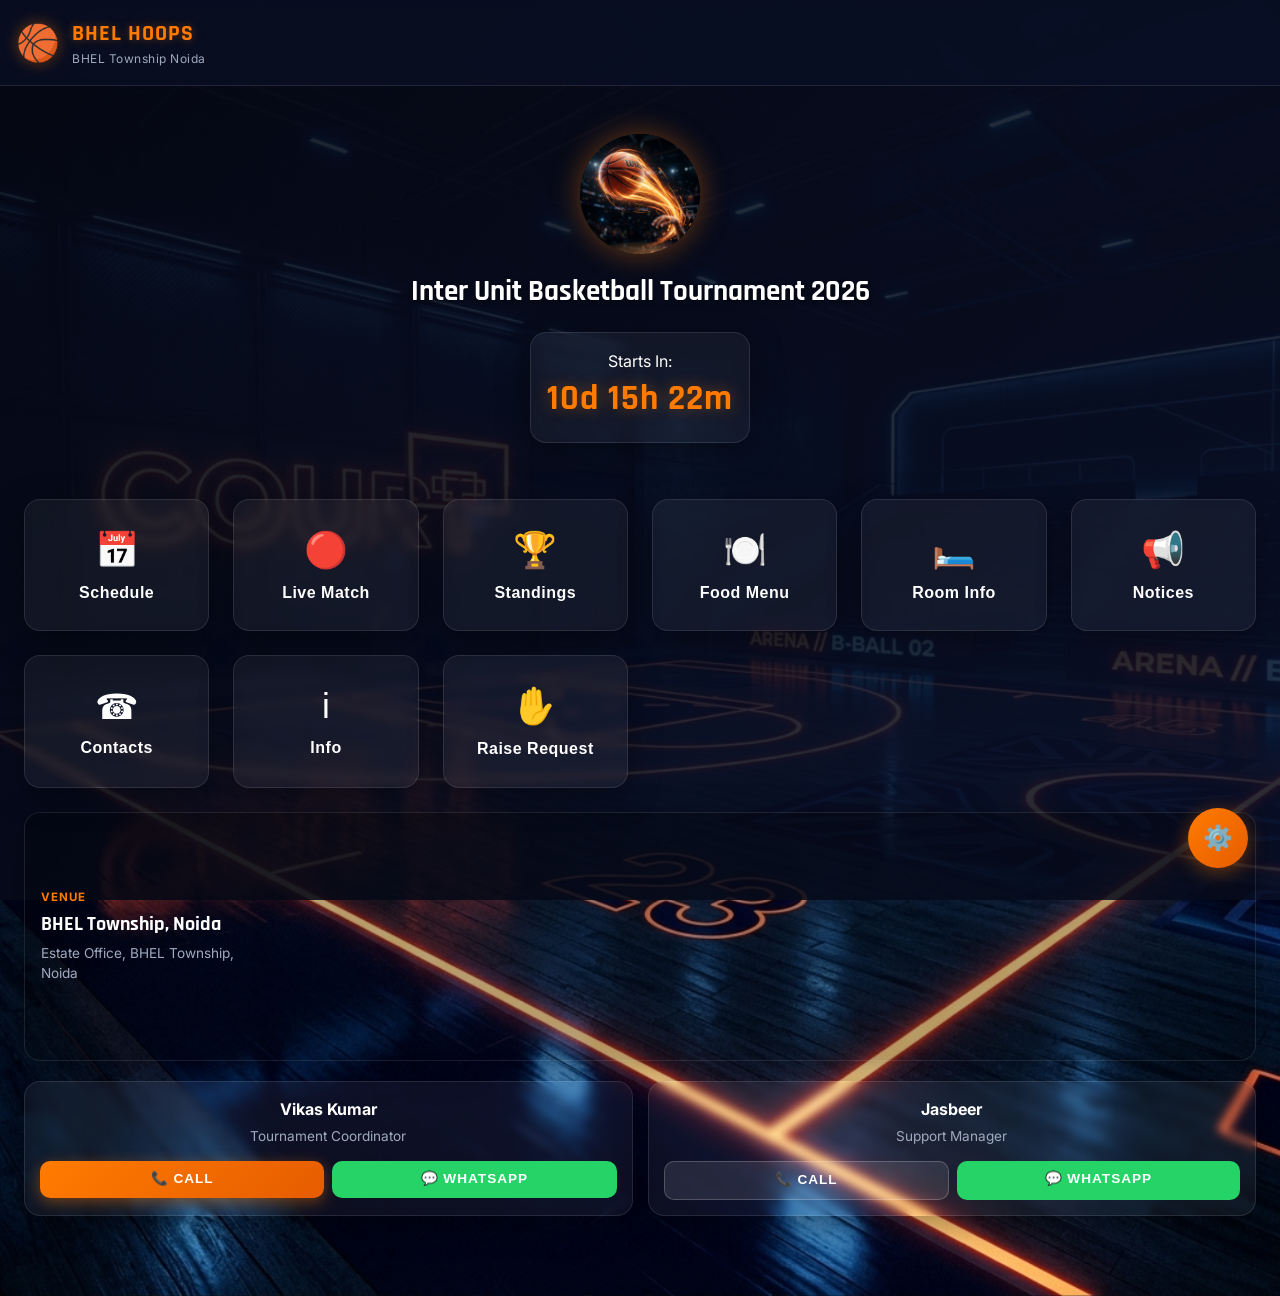
==== commit 977f339a: "Update UI: set actual contact names and add version update modal" ====
--- a/index.html
+++ b/index.html
@@ -104,19 +104,19 @@
 
             <div class="home-contacts" style="display: flex; gap: 15px; margin-top: 20px;">
                 <div class="card" style="flex: 1; text-align: center; padding: 15px;">
-                    <h4 style="margin-bottom: 5px;">Contact Person 1</h4>
+                    <h4 style="margin-bottom: 5px;">Vikas Kumar</h4>
                     <p class="text-small" style="margin-bottom: 15px;">Tournament Coordinator</p>
                     <div style="display: flex; gap: 8px;">
-                        <a href="tel:+910000000000" class="btn primary" style="flex: 1; text-decoration: none; padding: 8px 0; font-size: 0.85em;">📞 Call</a>
-                        <a href="https://wa.me/910000000000" target="_blank" class="btn" style="flex: 1; background-color: #25D366; color: white; border: none; text-decoration: none; padding: 8px 0; font-size: 0.85em;">💬 WhatsApp</a>
+                        <a href="tel:+919953693587" class="btn primary" style="flex: 1; text-decoration: none; padding: 8px 0; font-size: 0.85em;">📞 Call</a>
+                        <a href="https://wa.me/919953693587" target="_blank" class="btn" style="flex: 1; background-color: #25D366; color: white; border: none; text-decoration: none; padding: 8px 0; font-size: 0.85em;">💬 WhatsApp</a>
                     </div>
                 </div>
                 <div class="card" style="flex: 1; text-align: center; padding: 15px;">
-                    <h4 style="margin-bottom: 5px;">Contact Person 2</h4>
+                    <h4 style="margin-bottom: 5px;">Jasbeer</h4>
                     <p class="text-small" style="margin-bottom: 15px;">Support Manager</p>
                     <div style="display: flex; gap: 8px;">
-                        <a href="tel:+910000000000" class="btn secondary" style="flex: 1; text-decoration: none; padding: 8px 0; font-size: 0.85em;">📞 Call</a>
-                        <a href="https://wa.me/910000000000" target="_blank" class="btn" style="flex: 1; background-color: #25D366; color: white; border: none; text-decoration: none; padding: 8px 0; font-size: 0.85em;">💬 WhatsApp</a>
+                        <a href="tel:+917015660845" class="btn secondary" style="flex: 1; text-decoration: none; padding: 8px 0; font-size: 0.85em;">📞 Call</a>
+                        <a href="https://wa.me/917015660845" target="_blank" class="btn" style="flex: 1; background-color: #25D366; color: white; border: none; text-decoration: none; padding: 8px 0; font-size: 0.85em;">💬 WhatsApp</a>
                     </div>
                 </div>
             </div>
@@ -517,6 +517,24 @@
 
     </main>
 
+    <!-- Update Notice Modal -->
+    <div id="update-modal" class="modal hidden">
+        <div class="modal-content">
+            <h3>🚀 What's New in v1.1.0-beta</h3>
+            <div style="text-align: left; margin: 15px 0;">
+                <ul style="padding-left: 20px; line-height: 1.5; font-size: 0.9em;">
+                    <li style="margin-bottom: 8px;"><strong>New Testing Environment:</strong> Separate branch deployed for testing features safely.</li>
+                    <li style="margin-bottom: 8px;"><strong>Venue Card Added:</strong> Added an embedded Google Map of Sector-17 Noida for easy navigation.</li>
+                    <li style="margin-bottom: 8px;"><strong>Direct Contact Options:</strong> Added Call and WhatsApp buttons for Tournament Coordinators on the home screen.</li>
+                    <li style="margin-bottom: 8px;"><strong>UI Enhancements:</strong> Refined the header text and improved the overall layout of contact cards.</li>
+                </ul>
+            </div>
+            <div class="modal-actions">
+                <button id="update-acknowledge-btn" class="btn primary" style="width: 100%;">Got it!</button>
+            </div>
+        </div>
+    </div>
+
     <!-- Admin Floating Button -->
     <button id="admin-fab" class="fab">⚙️</button>
 
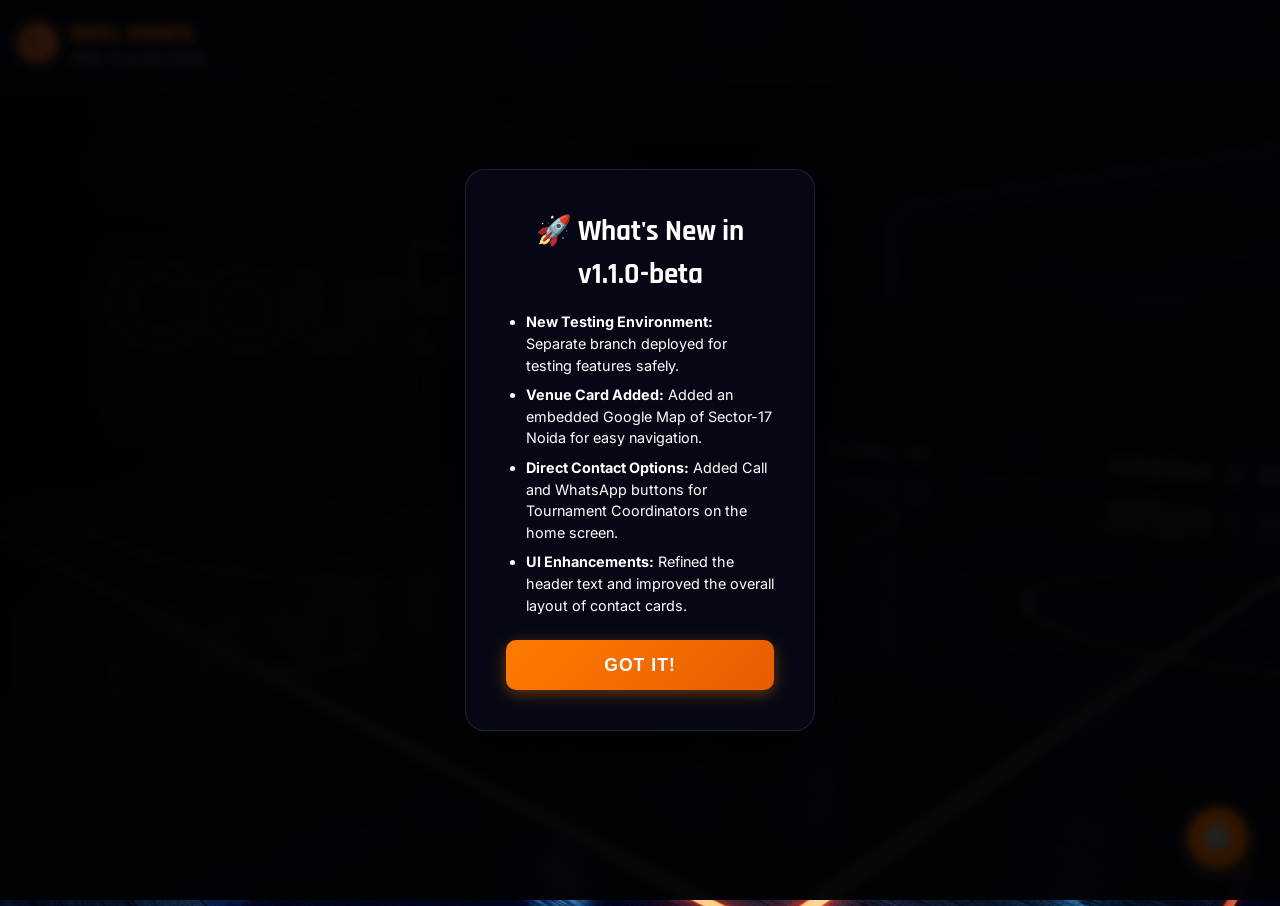
==== commit 344a7e6c: "refactor: rename Notices to Announcements and update Info icon in UI" ====
--- a/index.html
+++ b/index.html
@@ -78,14 +78,14 @@
                 </button>
                 <button class="tile" data-target="notices">
                     <span class="tile-icon">📢</span>
-                    <span class="tile-label">Notices</span>
+                    <span class="tile-label">Announcements</span>
                 </button>
                 <button class="tile" data-target="contacts">
                     <span class="tile-icon">☎</span>
                     <span class="tile-label">Contacts</span>
                 </button>
                 <button class="tile" data-target="info">
-                    <span class="tile-icon">i</span>
+                    <span class="tile-icon">ℹ️</span>
                     <span class="tile-label">Info</span>
                 </button>
                 <button class="tile" data-target="request">
@@ -293,7 +293,7 @@
                 <button class="tile" data-admin-target="admin-fixtures">Fixtures</button>
                 <button class="tile" data-admin-target="admin-demands">Demands</button>
                 <button class="tile" data-admin-target="admin-food">Food</button>
-                <button class="tile" data-admin-target="admin-notices">Notices</button>
+                <button class="tile" data-admin-target="admin-notices">Announcements</button>
                 <button class="tile" data-admin-target="admin-contacts">Contacts</button>
                 <button class="tile" data-admin-target="admin-info">Info</button>
             </div>
